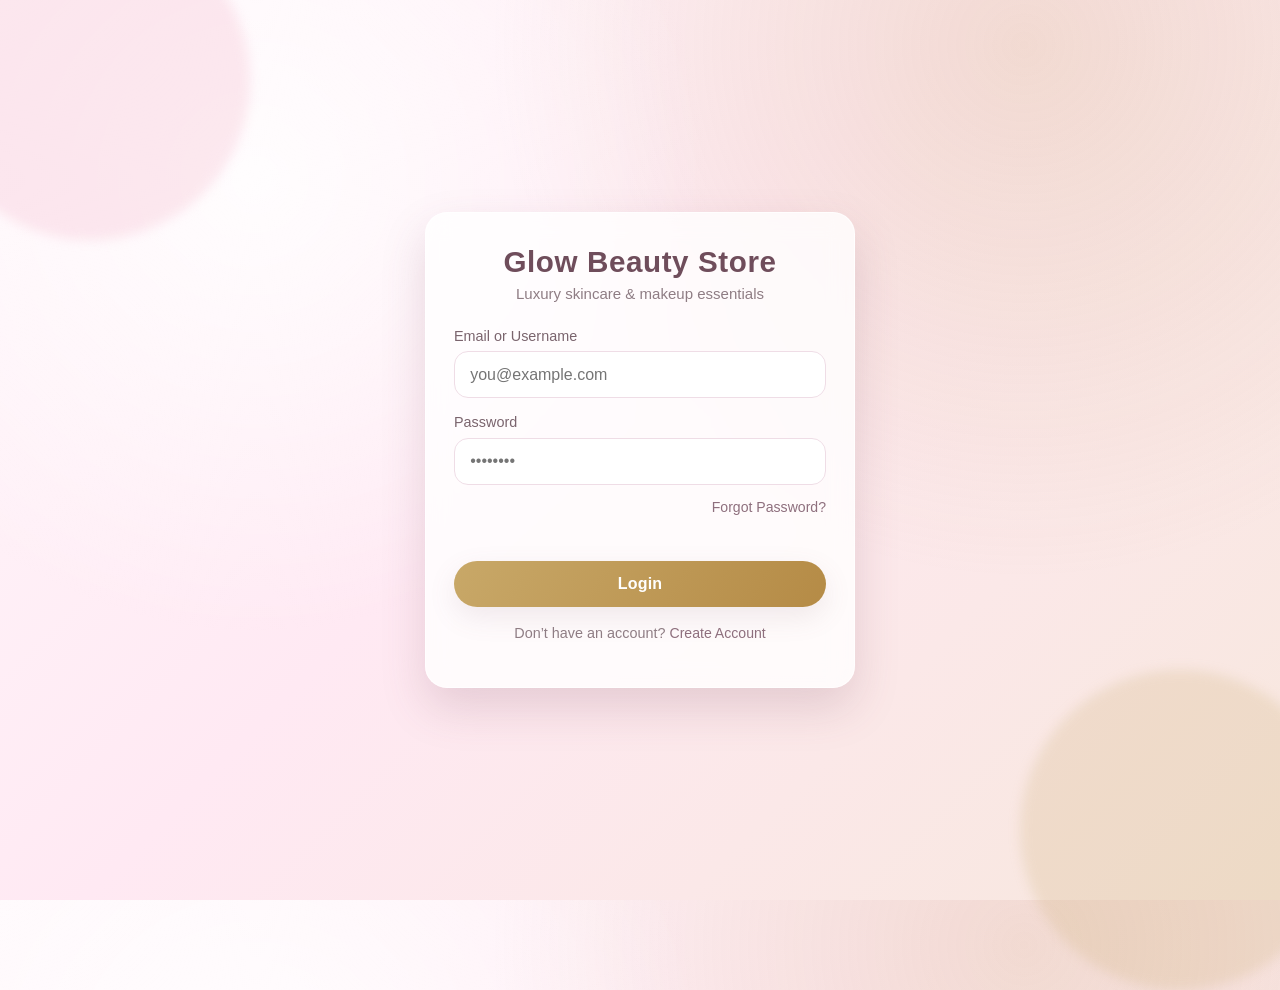
==== index.html @ 81be2351 "Add modern single-file beauty store login page" ====
<!DOCTYPE html>
<html lang="en">
  <head>
    <meta charset="UTF-8" />
    <meta name="viewport" content="width=device-width, initial-scale=1.0" />
    <title>Glow Beauty Store | Login</title>
    <style>
      :root {
        --pink-100: #ffe9f3;
        --pink-200: #ffd6e8;
        --rose-300: #f4b8cc;
        --nude-200: #f7e7dd;
        --white: #ffffff;
        --gold-400: #c8a868;
        --gold-500: #b58b46;
        --text-dark: #4b3e42;
        --text-muted: #8f7d84;
        --danger: #d95366;
        --success: #2f9e6b;
        --shadow-lg: 0 20px 45px rgba(120, 74, 95, 0.18);
        --shadow-md: 0 10px 28px rgba(130, 95, 108, 0.12);
        --radius-xl: 22px;
        --radius-md: 14px;
      }

      * {
        box-sizing: border-box;
      }

      body {
        margin: 0;
        min-height: 100vh;
        font-family: "Inter", "Segoe UI", Roboto, Helvetica, Arial, sans-serif;
        color: var(--text-dark);
        background: radial-gradient(circle at 20% 20%, rgba(255, 255, 255, 0.85) 0, rgba(255, 255, 255, 0) 36%),
          radial-gradient(circle at 80% 5%, rgba(200, 168, 104, 0.23) 0, rgba(200, 168, 104, 0) 40%),
          linear-gradient(135deg, #fff9fc 0%, var(--pink-100) 45%, var(--nude-200) 100%);
        display: grid;
        place-items: center;
        padding: 1.25rem;
        overflow: hidden;
        position: relative;
      }

      /* Decorative beauty-inspired blurred circles */
      body::before,
      body::after {
        content: "";
        position: absolute;
        width: 320px;
        height: 320px;
        border-radius: 50%;
        filter: blur(6px);
        z-index: 0;
        animation: floatBlob 8s ease-in-out infinite;
      }

      body::before {
        background: rgba(244, 184, 204, 0.3);
        top: -80px;
        left: -70px;
      }

      body::after {
        background: rgba(200, 168, 104, 0.2);
        bottom: -90px;
        right: -60px;
        animation-delay: -3.5s;
      }

      .login-card {
        position: relative;
        z-index: 1;
        width: min(92vw, 430px);
        background: rgba(255, 255, 255, 0.8);
        backdrop-filter: blur(12px);
        border: 1px solid rgba(255, 255, 255, 0.7);
        border-radius: var(--radius-xl);
        padding: 2rem 1.75rem;
        box-shadow: var(--shadow-lg);
        animation: fadeUp 700ms ease;
      }

      .brand {
        text-align: center;
        margin-bottom: 1.6rem;
      }

      .brand h1 {
        margin: 0;
        font-size: clamp(1.45rem, 3.5vw, 1.85rem);
        letter-spacing: 0.02em;
        color: #6f4d5b;
      }

      .brand p {
        margin: 0.4rem 0 0;
        color: var(--text-muted);
        font-size: 0.94rem;
      }

      .field {
        margin-bottom: 1rem;
      }

      .field label {
        display: block;
        margin-bottom: 0.45rem;
        font-size: 0.9rem;
        color: #7a646d;
      }

      .input-wrap {
        position: relative;
      }

      .input-wrap input {
        width: 100%;
        border: 1px solid #efdde6;
        background: #fff;
        color: var(--text-dark);
        border-radius: var(--radius-md);
        padding: 0.85rem 0.95rem;
        font-size: 1rem;
        transition: border-color 220ms ease, box-shadow 220ms ease, transform 220ms ease;
      }

      .input-wrap input:focus {
        outline: none;
        border-color: var(--gold-400);
        box-shadow: 0 0 0 4px rgba(200, 168, 104, 0.16);
        transform: translateY(-1px);
      }

      .input-wrap input.invalid {
        border-color: var(--danger);
        box-shadow: 0 0 0 4px rgba(217, 83, 102, 0.14);
      }

      .actions {
        display: flex;
        justify-content: flex-end;
        margin-top: -0.1rem;
        margin-bottom: 1rem;
      }

      .actions a,
      .footer-link {
        color: #8e6f7d;
        text-decoration: none;
        font-size: 0.88rem;
        transition: color 180ms ease;
      }

      .actions a:hover,
      .footer-link:hover {
        color: var(--gold-500);
      }

      .message {
        min-height: 1.25rem;
        font-size: 0.9rem;
        margin-bottom: 0.6rem;
        opacity: 0;
        transform: translateY(-3px);
        transition: opacity 180ms ease, transform 180ms ease;
      }

      .message.show {
        opacity: 1;
        transform: translateY(0);
      }

      .message.error {
        color: var(--danger);
      }

      .message.success {
        color: var(--success);
      }

      .login-btn {
        width: 100%;
        border: none;
        border-radius: 999px;
        padding: 0.88rem 1rem;
        font-size: 1rem;
        font-weight: 600;
        letter-spacing: 0.015em;
        color: #fff;
        background: linear-gradient(120deg, var(--gold-400), var(--gold-500));
        box-shadow: var(--shadow-md);
        cursor: pointer;
        transition: transform 180ms ease, box-shadow 180ms ease, filter 180ms ease;
      }

      .login-btn:hover {
        filter: brightness(1.03);
        transform: translateY(-2px);
      }

      .login-btn:active {
        transform: translateY(0) scale(0.99);
      }

      .login-btn.loading {
        animation: pulseClick 450ms ease;
      }

      .footer {
        text-align: center;
        margin-top: 1.1rem;
        color: var(--text-muted);
        font-size: 0.9rem;
      }

      @keyframes fadeUp {
        from {
          opacity: 0;
          transform: translateY(14px);
        }

        to {
          opacity: 1;
          transform: translateY(0);
        }
      }

      @keyframes floatBlob {
        0%,
        100% {
          transform: translateY(0);
        }

        50% {
          transform: translateY(14px);
        }
      }

      @keyframes pulseClick {
        0% {
          transform: scale(1);
        }

        35% {
          transform: scale(0.97);
        }

        100% {
          transform: scale(1);
        }
      }

      @media (max-width: 480px) {
        .login-card {
          padding: 1.45rem 1.1rem;
          border-radius: 18px;
        }

        .brand p {
          font-size: 0.88rem;
        }
      }
    </style>
  </head>
  <body>
    <main class="login-card" aria-label="Login card">
      <section class="brand">
        <h1>Glow Beauty Store</h1>
        <p>Luxury skincare & makeup essentials</p>
      </section>

      <form id="loginForm" novalidate>
        <div class="field">
          <label for="identity">Email or Username</label>
          <div class="input-wrap">
            <input id="identity" name="identity" type="text" autocomplete="username" placeholder="you@example.com" />
          </div>
        </div>

        <div class="field">
          <label for="password">Password</label>
          <div class="input-wrap">
            <input id="password" name="password" type="password" autocomplete="current-password" placeholder="••••••••" />
          </div>
        </div>

        <div class="actions">
          <a href="#" aria-label="Forgot password">Forgot Password?</a>
        </div>

        <p id="message" class="message" role="status" aria-live="polite"></p>
        <button id="loginButton" class="login-btn" type="submit">Login</button>
      </form>

      <p class="footer">
        Don’t have an account?
        <a class="footer-link" href="#" aria-label="Create account">Create Account</a>
      </p>
    </main>

    <script>
      // DOM references
      const form = document.getElementById("loginForm");
      const identityInput = document.getElementById("identity");
      const passwordInput = document.getElementById("password");
      const message = document.getElementById("message");
      const loginButton = document.getElementById("loginButton");

      /**
       * Update status message with smooth reveal animation.
       * @param {string} text message to show
       * @param {"error"|"success"} type visual style
       */
      function showMessage(text, type) {
        message.textContent = text;
        message.className = `message ${type} show`;
      }

      /**
       * Mark input as invalid when empty.
       * @param {HTMLInputElement} input target field
       * @returns {boolean} true if valid
       */
      function validateRequired(input) {
        const valid = input.value.trim().length > 0;
        input.classList.toggle("invalid", !valid);
        return valid;
      }

      // Remove invalid styling as users type for better UX.
      [identityInput, passwordInput].forEach((input) => {
        input.addEventListener("input", () => {
          if (input.value.trim()) {
            input.classList.remove("invalid");
            if (message.classList.contains("error")) {
              message.classList.remove("show");
            }
          }
        });
      });

      form.addEventListener("submit", (event) => {
        event.preventDefault();

        // Button click animation.
        loginButton.classList.remove("loading");
        void loginButton.offsetWidth;
        loginButton.classList.add("loading");

        const isIdentityValid = validateRequired(identityInput);
        const isPasswordValid = validateRequired(passwordInput);

        if (!isIdentityValid || !isPasswordValid) {
          showMessage("Please enter both email/username and password.", "error");
          return;
        }

        // Simulate successful login without backend.
        showMessage("Login successful! Redirecting to your beauty dashboard...", "success");

        // Example simulated delay to mimic processing.
        loginButton.disabled = true;
        loginButton.textContent = "Logging in...";

        setTimeout(() => {
          loginButton.disabled = false;
          loginButton.textContent = "Login";
        }, 1300);
      });
    </script>
  </body>
</html>
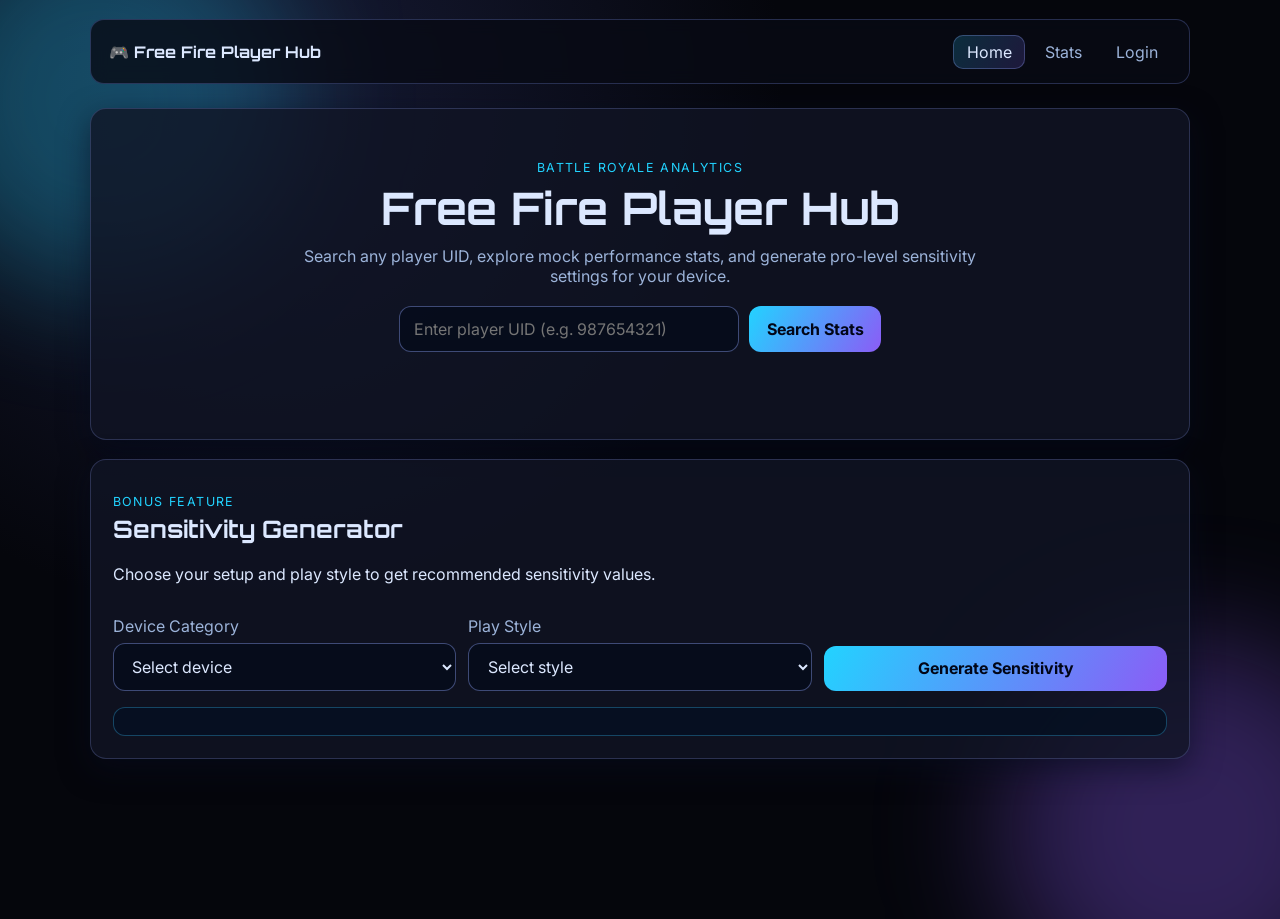
==== commit 39496598: "Build Free Fire Player Hub multi-page gaming site" ====
--- a/index.html
+++ b/index.html
@@ -3,371 +3,88 @@
   <head>
     <meta charset="UTF-8" />
     <meta name="viewport" content="width=device-width, initial-scale=1.0" />
-    <title>Glow Beauty Store | Login</title>
-    <style>
-      :root {
-        --pink-100: #ffe9f3;
-        --pink-200: #ffd6e8;
-        --rose-300: #f4b8cc;
-        --nude-200: #f7e7dd;
-        --white: #ffffff;
-        --gold-400: #c8a868;
-        --gold-500: #b58b46;
-        --text-dark: #4b3e42;
-        --text-muted: #8f7d84;
-        --danger: #d95366;
-        --success: #2f9e6b;
-        --shadow-lg: 0 20px 45px rgba(120, 74, 95, 0.18);
-        --shadow-md: 0 10px 28px rgba(130, 95, 108, 0.12);
-        --radius-xl: 22px;
-        --radius-md: 14px;
-      }
+    <title>Free Fire Player Hub | Home</title>
+    <link rel="preconnect" href="https://fonts.googleapis.com" />
+    <link rel="preconnect" href="https://fonts.gstatic.com" crossorigin />
+    <link
+      href="https://fonts.googleapis.com/css2?family=Orbitron:wght@500;700;900&family=Inter:wght@400;500;600;700&display=swap"
+      rel="stylesheet"
+    />
+    <link rel="stylesheet" href="styles.css" />
+  </head>
+  <body data-page="home">
+    <div class="bg-glow glow-1"></div>
+    <div class="bg-glow glow-2"></div>
 
-      * {
-        box-sizing: border-box;
-      }
+    <header class="site-header">
+      <a class="brand" href="index.html">🎮 Free Fire Player Hub</a>
+      <nav class="site-nav">
+        <a class="nav-link active" href="index.html">Home</a>
+        <a class="nav-link" href="stats.html">Stats</a>
+        <a class="nav-link" href="login.html">Login</a>
+      </nav>
+    </header>
 
-      body {
-        margin: 0;
-        min-height: 100vh;
-        font-family: "Inter", "Segoe UI", Roboto, Helvetica, Arial, sans-serif;
-        color: var(--text-dark);
-        background: radial-gradient(circle at 20% 20%, rgba(255, 255, 255, 0.85) 0, rgba(255, 255, 255, 0) 36%),
-          radial-gradient(circle at 80% 5%, rgba(200, 168, 104, 0.23) 0, rgba(200, 168, 104, 0) 40%),
-          linear-gradient(135deg, #fff9fc 0%, var(--pink-100) 45%, var(--nude-200) 100%);
-        display: grid;
-        place-items: center;
-        padding: 1.25rem;
-        overflow: hidden;
-        position: relative;
-      }
+    <main>
+      <section class="hero section-card">
+        <p class="eyebrow">Battle Royale Analytics</p>
+        <h1>Free Fire Player Hub</h1>
+        <p class="hero-subtitle">
+          Search any player UID, explore mock performance stats, and generate pro-level sensitivity settings for your device.
+        </p>
 
-      /* Decorative beauty-inspired blurred circles */
-      body::before,
-      body::after {
-        content: "";
-        position: absolute;
-        width: 320px;
-        height: 320px;
-        border-radius: 50%;
-        filter: blur(6px);
-        z-index: 0;
-        animation: floatBlob 8s ease-in-out infinite;
-      }
+        <form id="uidForm" class="uid-search" novalidate>
+          <label for="uidInput" class="sr-only">Enter Player UID</label>
+          <input
+            id="uidInput"
+            name="uid"
+            type="text"
+            inputmode="numeric"
+            autocomplete="off"
+            placeholder="Enter player UID (e.g. 987654321)"
+            required
+          />
+          <button type="submit" class="btn-primary">Search Stats</button>
+        </form>
 
-      body::before {
-        background: rgba(244, 184, 204, 0.3);
-        top: -80px;
-        left: -70px;
-      }
-
-      body::after {
-        background: rgba(200, 168, 104, 0.2);
-        bottom: -90px;
-        right: -60px;
-        animation-delay: -3.5s;
-      }
-
-      .login-card {
-        position: relative;
-        z-index: 1;
-        width: min(92vw, 430px);
-        background: rgba(255, 255, 255, 0.8);
-        backdrop-filter: blur(12px);
-        border: 1px solid rgba(255, 255, 255, 0.7);
-        border-radius: var(--radius-xl);
-        padding: 2rem 1.75rem;
-        box-shadow: var(--shadow-lg);
-        animation: fadeUp 700ms ease;
-      }
-
-      .brand {
-        text-align: center;
-        margin-bottom: 1.6rem;
-      }
-
-      .brand h1 {
-        margin: 0;
-        font-size: clamp(1.45rem, 3.5vw, 1.85rem);
-        letter-spacing: 0.02em;
-        color: #6f4d5b;
-      }
-
-      .brand p {
-        margin: 0.4rem 0 0;
-        color: var(--text-muted);
-        font-size: 0.94rem;
-      }
-
-      .field {
-        margin-bottom: 1rem;
-      }
-
-      .field label {
-        display: block;
-        margin-bottom: 0.45rem;
-        font-size: 0.9rem;
-        color: #7a646d;
-      }
-
-      .input-wrap {
-        position: relative;
-      }
-
-      .input-wrap input {
-        width: 100%;
-        border: 1px solid #efdde6;
-        background: #fff;
-        color: var(--text-dark);
-        border-radius: var(--radius-md);
-        padding: 0.85rem 0.95rem;
-        font-size: 1rem;
-        transition: border-color 220ms ease, box-shadow 220ms ease, transform 220ms ease;
-      }
-
-      .input-wrap input:focus {
-        outline: none;
-        border-color: var(--gold-400);
-        box-shadow: 0 0 0 4px rgba(200, 168, 104, 0.16);
-        transform: translateY(-1px);
-      }
-
-      .input-wrap input.invalid {
-        border-color: var(--danger);
-        box-shadow: 0 0 0 4px rgba(217, 83, 102, 0.14);
-      }
-
-      .actions {
-        display: flex;
-        justify-content: flex-end;
-        margin-top: -0.1rem;
-        margin-bottom: 1rem;
-      }
-
-      .actions a,
-      .footer-link {
-        color: #8e6f7d;
-        text-decoration: none;
-        font-size: 0.88rem;
-        transition: color 180ms ease;
-      }
-
-      .actions a:hover,
-      .footer-link:hover {
-        color: var(--gold-500);
-      }
-
-      .message {
-        min-height: 1.25rem;
-        font-size: 0.9rem;
-        margin-bottom: 0.6rem;
-        opacity: 0;
-        transform: translateY(-3px);
-        transition: opacity 180ms ease, transform 180ms ease;
-      }
-
-      .message.show {
-        opacity: 1;
-        transform: translateY(0);
-      }
-
-      .message.error {
-        color: var(--danger);
-      }
-
-      .message.success {
-        color: var(--success);
-      }
-
-      .login-btn {
-        width: 100%;
-        border: none;
-        border-radius: 999px;
-        padding: 0.88rem 1rem;
-        font-size: 1rem;
-        font-weight: 600;
-        letter-spacing: 0.015em;
-        color: #fff;
-        background: linear-gradient(120deg, var(--gold-400), var(--gold-500));
-        box-shadow: var(--shadow-md);
-        cursor: pointer;
-        transition: transform 180ms ease, box-shadow 180ms ease, filter 180ms ease;
-      }
-
-      .login-btn:hover {
-        filter: brightness(1.03);
-        transform: translateY(-2px);
-      }
-
-      .login-btn:active {
-        transform: translateY(0) scale(0.99);
-      }
-
-      .login-btn.loading {
-        animation: pulseClick 450ms ease;
-      }
-
-      .footer {
-        text-align: center;
-        margin-top: 1.1rem;
-        color: var(--text-muted);
-        font-size: 0.9rem;
-      }
-
-      @keyframes fadeUp {
-        from {
-          opacity: 0;
-          transform: translateY(14px);
-        }
-
-        to {
-          opacity: 1;
-          transform: translateY(0);
-        }
-      }
-
-      @keyframes floatBlob {
-        0%,
-        100% {
-          transform: translateY(0);
-        }
-
-        50% {
-          transform: translateY(14px);
-        }
-      }
-
-      @keyframes pulseClick {
-        0% {
-          transform: scale(1);
-        }
-
-        35% {
-          transform: scale(0.97);
-        }
-
-        100% {
-          transform: scale(1);
-        }
-      }
-
-      @media (max-width: 480px) {
-        .login-card {
-          padding: 1.45rem 1.1rem;
-          border-radius: 18px;
-        }
-
-        .brand p {
-          font-size: 0.88rem;
-        }
-      }
-    </style>
-  </head>
-  <body>
-    <main class="login-card" aria-label="Login card">
-      <section class="brand">
-        <h1>Glow Beauty Store</h1>
-        <p>Luxury skincare & makeup essentials</p>
+        <p id="uidError" class="form-error" aria-live="polite"></p>
       </section>
 
-      <form id="loginForm" novalidate>
-        <div class="field">
-          <label for="identity">Email or Username</label>
-          <div class="input-wrap">
-            <input id="identity" name="identity" type="text" autocomplete="username" placeholder="you@example.com" />
-          </div>
+      <section class="sensitivity section-card">
+        <div>
+          <p class="eyebrow">Bonus Feature</p>
+          <h2>Sensitivity Generator</h2>
+          <p>Choose your setup and play style to get recommended sensitivity values.</p>
         </div>
 
-        <div class="field">
-          <label for="password">Password</label>
-          <div class="input-wrap">
-            <input id="password" name="password" type="password" autocomplete="current-password" placeholder="••••••••" />
-          </div>
-        </div>
+        <form id="sensitivityForm" class="sensitivity-grid">
+          <label>
+            Device Category
+            <select id="deviceType" required>
+              <option value="">Select device</option>
+              <option value="low">Low End</option>
+              <option value="mid">Mid Range</option>
+              <option value="high">High End</option>
+            </select>
+          </label>
 
-        <div class="actions">
-          <a href="#" aria-label="Forgot password">Forgot Password?</a>
-        </div>
+          <label>
+            Play Style
+            <select id="playStyle" required>
+              <option value="">Select style</option>
+              <option value="rush">Rush</option>
+              <option value="sniper">Sniper</option>
+              <option value="balanced">Balanced</option>
+            </select>
+          </label>
 
-        <p id="message" class="message" role="status" aria-live="polite"></p>
-        <button id="loginButton" class="login-btn" type="submit">Login</button>
-      </form>
+          <button type="submit" class="btn-primary">Generate Sensitivity</button>
+        </form>
 
-      <p class="footer">
-        Don’t have an account?
-        <a class="footer-link" href="#" aria-label="Create account">Create Account</a>
-      </p>
+        <div id="sensitivityResult" class="sensitivity-result" aria-live="polite"></div>
+      </section>
     </main>
 
-    <script>
-      // DOM references
-      const form = document.getElementById("loginForm");
-      const identityInput = document.getElementById("identity");
-      const passwordInput = document.getElementById("password");
-      const message = document.getElementById("message");
-      const loginButton = document.getElementById("loginButton");
-
-      /**
-       * Update status message with smooth reveal animation.
-       * @param {string} text message to show
-       * @param {"error"|"success"} type visual style
-       */
-      function showMessage(text, type) {
-        message.textContent = text;
-        message.className = `message ${type} show`;
-      }
-
-      /**
-       * Mark input as invalid when empty.
-       * @param {HTMLInputElement} input target field
-       * @returns {boolean} true if valid
-       */
-      function validateRequired(input) {
-        const valid = input.value.trim().length > 0;
-        input.classList.toggle("invalid", !valid);
-        return valid;
-      }
-
-      // Remove invalid styling as users type for better UX.
-      [identityInput, passwordInput].forEach((input) => {
-        input.addEventListener("input", () => {
-          if (input.value.trim()) {
-            input.classList.remove("invalid");
-            if (message.classList.contains("error")) {
-              message.classList.remove("show");
-            }
-          }
-        });
-      });
-
-      form.addEventListener("submit", (event) => {
-        event.preventDefault();
-
-        // Button click animation.
-        loginButton.classList.remove("loading");
-        void loginButton.offsetWidth;
-        loginButton.classList.add("loading");
-
-        const isIdentityValid = validateRequired(identityInput);
-        const isPasswordValid = validateRequired(passwordInput);
-
-        if (!isIdentityValid || !isPasswordValid) {
-          showMessage("Please enter both email/username and password.", "error");
-          return;
-        }
-
-        // Simulate successful login without backend.
-        showMessage("Login successful! Redirecting to your beauty dashboard...", "success");
-
-        // Example simulated delay to mimic processing.
-        loginButton.disabled = true;
-        loginButton.textContent = "Logging in...";
-
-        setTimeout(() => {
-          loginButton.disabled = false;
-          loginButton.textContent = "Login";
-        }, 1300);
-      });
-    </script>
+    <script src="app.js"></script>
   </body>
 </html>
--- a/styles.css
+++ b/styles.css
@@ -0,0 +1,350 @@
+:root {
+  --bg: #05060c;
+  --bg-soft: #0d1020;
+  --card: rgba(17, 20, 37, 0.8);
+  --text: #dce8ff;
+  --muted: #9cb3d9;
+  --neon-blue: #22d3ff;
+  --neon-purple: #8b5cf6;
+  --success: #22c55e;
+  --danger: #ff4d6d;
+  --shadow: 0 10px 30px rgba(7, 12, 30, 0.6);
+}
+
+* {
+  box-sizing: border-box;
+}
+
+body {
+  margin: 0;
+  min-height: 100vh;
+  background: radial-gradient(circle at 20% 10%, #171b36 0%, var(--bg) 40%);
+  color: var(--text);
+  font-family: "Inter", sans-serif;
+  overflow-x: hidden;
+}
+
+.bg-glow {
+  position: fixed;
+  width: 380px;
+  height: 380px;
+  border-radius: 50%;
+  pointer-events: none;
+  z-index: -1;
+  filter: blur(60px);
+}
+
+.glow-1 {
+  top: -90px;
+  left: -90px;
+  background: rgba(34, 211, 255, 0.28);
+}
+
+.glow-2 {
+  right: -100px;
+  bottom: -120px;
+  background: rgba(139, 92, 246, 0.32);
+}
+
+.site-header {
+  width: min(1100px, 92%);
+  margin: 1.2rem auto;
+  background: rgba(8, 10, 20, 0.8);
+  border: 1px solid rgba(130, 157, 255, 0.25);
+  backdrop-filter: blur(8px);
+  border-radius: 14px;
+  display: flex;
+  justify-content: space-between;
+  align-items: center;
+  padding: 0.9rem 1.1rem;
+}
+
+.brand {
+  color: var(--text);
+  font-family: "Orbitron", sans-serif;
+  text-decoration: none;
+  font-weight: 700;
+}
+
+.site-nav {
+  display: flex;
+  gap: 0.4rem;
+}
+
+.nav-link {
+  color: var(--muted);
+  text-decoration: none;
+  padding: 0.45rem 0.85rem;
+  border-radius: 10px;
+  transition: all 0.25s ease;
+}
+
+.nav-link:hover,
+.nav-link.active {
+  color: var(--text);
+  background: linear-gradient(120deg, rgba(34, 211, 255, 0.18), rgba(139, 92, 246, 0.18));
+  box-shadow: inset 0 0 0 1px rgba(145, 169, 255, 0.3);
+}
+
+main {
+  width: min(1100px, 92%);
+  margin: 1.5rem auto 2.5rem;
+}
+
+.section-card {
+  background: var(--card);
+  border: 1px solid rgba(150, 164, 255, 0.22);
+  border-radius: 16px;
+  box-shadow: var(--shadow);
+  padding: 1.35rem;
+}
+
+.hero {
+  text-align: center;
+  padding: 2.4rem 1.2rem;
+  margin-bottom: 1.2rem;
+}
+
+.eyebrow {
+  color: var(--neon-blue);
+  text-transform: uppercase;
+  letter-spacing: 1.4px;
+  font-size: 0.78rem;
+  margin-bottom: 0.3rem;
+}
+
+h1,
+h2,
+h3 {
+  margin-top: 0;
+  font-family: "Orbitron", sans-serif;
+}
+
+.hero h1 {
+  font-size: clamp(1.8rem, 4vw, 2.8rem);
+  margin-bottom: 0.6rem;
+}
+
+.hero-subtitle {
+  color: var(--muted);
+  max-width: 700px;
+  margin: 0.4rem auto 1.3rem;
+}
+
+.uid-search {
+  display: flex;
+  gap: 0.65rem;
+  justify-content: center;
+  flex-wrap: wrap;
+}
+
+input,
+select,
+button {
+  font: inherit;
+}
+
+input,
+select {
+  background: rgba(7, 12, 28, 0.85);
+  color: var(--text);
+  border: 1px solid rgba(145, 169, 255, 0.4);
+  border-radius: 12px;
+  padding: 0.75rem 0.9rem;
+  outline: none;
+  transition: border-color 0.25s ease, box-shadow 0.25s ease;
+}
+
+input:focus,
+select:focus {
+  border-color: var(--neon-blue);
+  box-shadow: 0 0 0 3px rgba(34, 211, 255, 0.2);
+}
+
+.uid-search input {
+  min-width: min(100%, 340px);
+}
+
+.btn-primary {
+  border: 0;
+  border-radius: 12px;
+  padding: 0.78rem 1.1rem;
+  font-weight: 700;
+  color: #020617;
+  background: linear-gradient(120deg, var(--neon-blue), var(--neon-purple));
+  cursor: pointer;
+  transition: transform 0.2s ease, box-shadow 0.2s ease;
+}
+
+.btn-primary:hover {
+  transform: translateY(-2px);
+  box-shadow: 0 8px 25px rgba(96, 165, 250, 0.35);
+}
+
+.form-error {
+  min-height: 1.2em;
+  color: var(--danger);
+  margin-top: 0.8rem;
+}
+
+.sensitivity {
+  display: grid;
+  gap: 1rem;
+}
+
+.sensitivity-grid {
+  display: grid;
+  grid-template-columns: repeat(auto-fit, minmax(220px, 1fr));
+  gap: 0.8rem;
+  align-items: end;
+}
+
+.sensitivity-grid label {
+  display: grid;
+  gap: 0.45rem;
+  color: var(--muted);
+}
+
+.sensitivity-result {
+  background: rgba(6, 16, 34, 0.9);
+  border: 1px solid rgba(60, 194, 255, 0.3);
+  border-radius: 12px;
+  padding: 0.85rem;
+}
+
+.sensitivity-result ul {
+  margin: 0.35rem 0 0;
+  padding-left: 1rem;
+}
+
+.stats-layout {
+  display: grid;
+  gap: 1rem;
+}
+
+.stats-grid {
+  display: grid;
+  gap: 0.9rem;
+  grid-template-columns: repeat(auto-fit, minmax(165px, 1fr));
+}
+
+.stat-card {
+  transition: transform 0.2s ease, border-color 0.2s ease;
+}
+
+.stat-card:hover {
+  transform: translateY(-4px);
+  border-color: rgba(60, 194, 255, 0.7);
+}
+
+.stat-value {
+  font-size: 1.45rem;
+  font-weight: 700;
+  margin: 0;
+}
+
+.chart-head {
+  display: flex;
+  justify-content: space-between;
+  align-items: center;
+  gap: 0.5rem;
+}
+
+.tag {
+  color: var(--neon-blue);
+  border: 1px solid rgba(34, 211, 255, 0.45);
+  border-radius: 999px;
+  padding: 0.2rem 0.65rem;
+  font-size: 0.8rem;
+}
+
+.bar-chart {
+  display: grid;
+  gap: 0.95rem;
+}
+
+.bar-item p {
+  margin: 0 0 0.25rem;
+  color: var(--muted);
+}
+
+.bar-track {
+  width: 100%;
+  background: rgba(255, 255, 255, 0.06);
+  border-radius: 999px;
+  overflow: hidden;
+}
+
+.bar-track span {
+  height: 14px;
+  width: 0;
+  display: block;
+  background: linear-gradient(120deg, var(--neon-blue), var(--neon-purple));
+  box-shadow: 0 0 12px rgba(34, 211, 255, 0.55);
+  transition: width 0.8s ease;
+}
+
+.login-wrapper {
+  display: grid;
+  place-items: center;
+  min-height: calc(100vh - 170px);
+}
+
+.login-card {
+  width: min(460px, 100%);
+}
+
+#loginForm {
+  display: grid;
+  gap: 0.7rem;
+}
+
+.auth-links {
+  margin-top: 0.9rem;
+  display: flex;
+  justify-content: space-between;
+  gap: 0.8rem;
+  flex-wrap: wrap;
+}
+
+.auth-links a {
+  color: var(--neon-blue);
+  text-decoration: none;
+}
+
+.auth-links a:hover {
+  color: #95f3ff;
+}
+
+.sr-only {
+  position: absolute;
+  width: 1px;
+  height: 1px;
+  padding: 0;
+  margin: -1px;
+  overflow: hidden;
+  clip: rect(0, 0, 0, 0);
+  border: 0;
+}
+
+@media (max-width: 700px) {
+  .site-header {
+    flex-direction: column;
+    gap: 0.7rem;
+  }
+
+  .brand {
+    text-align: center;
+  }
+
+  .site-nav {
+    width: 100%;
+    justify-content: center;
+    flex-wrap: wrap;
+  }
+
+  .uid-search {
+    flex-direction: column;
+    align-items: stretch;
+  }
+}
